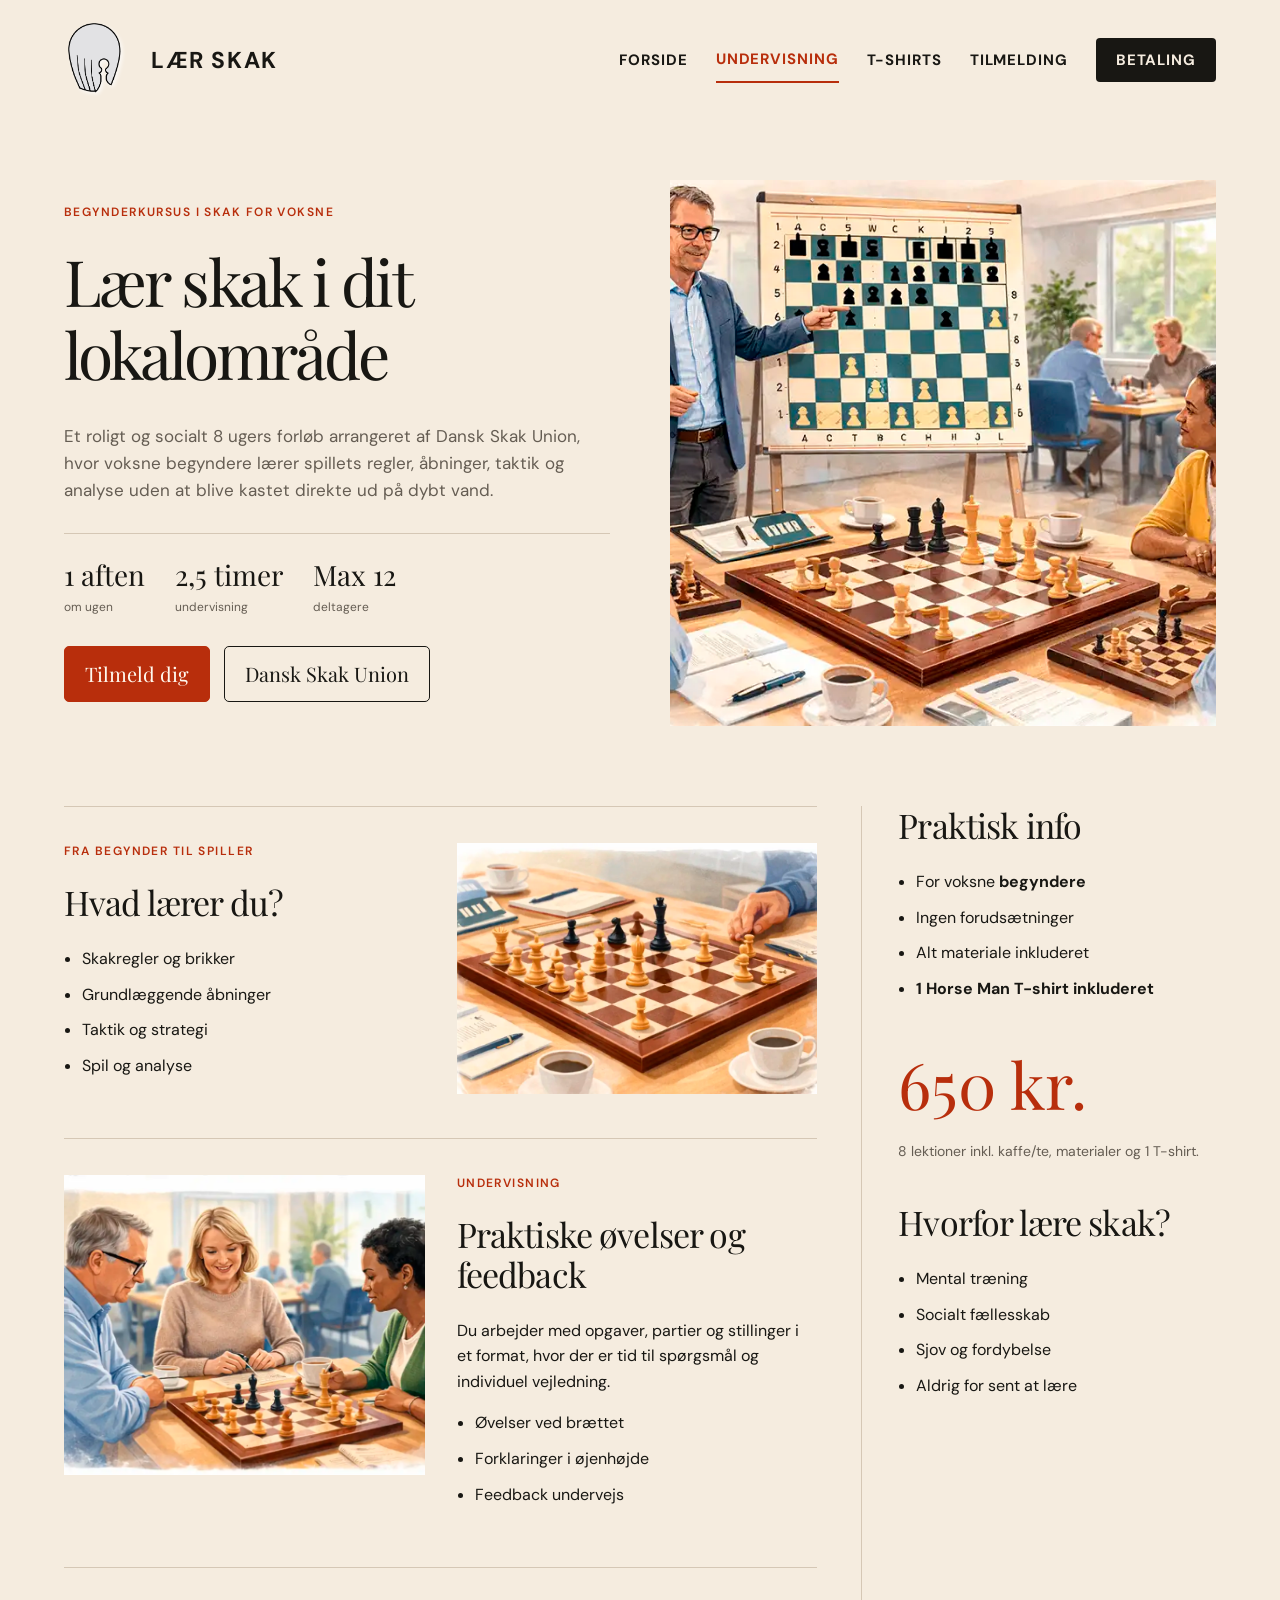
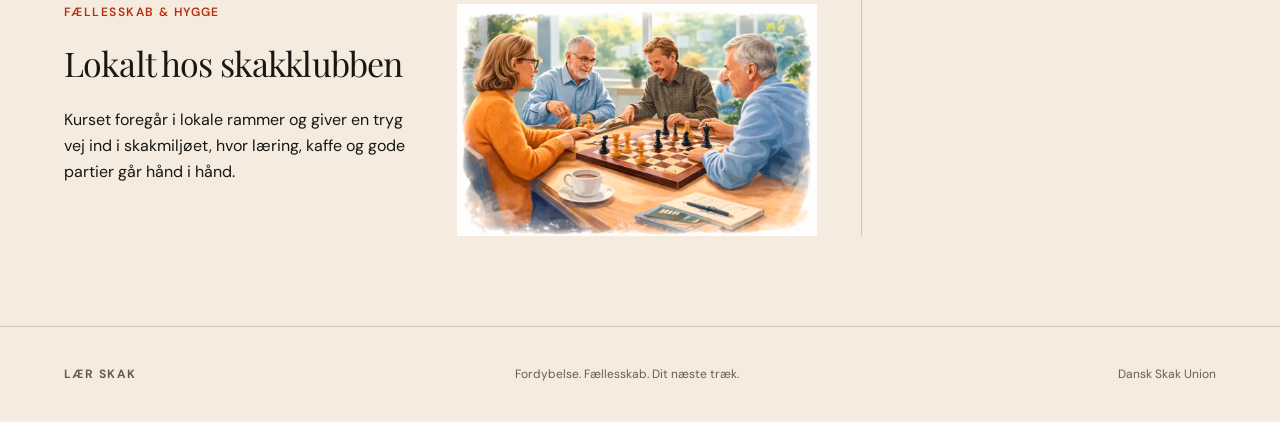
==== kurser.html @ 510bf1cb "Build gallery design across all five chess course pages" ====
<!DOCTYPE html>
<html lang="da">

<head>
  <meta charset="UTF-8">
  <meta name="viewport" content="width=device-width, initial-scale=1.0">
  <title>Lær Skak for Voksne | Kursus</title>
  <meta name="description"
    content="Begynderkursus i skak for voksne med kursusindhold, praktisk info og link til tilmelding.">
  <link rel="preconnect" href="https://fonts.googleapis.com">
  <link rel="preconnect" href="https://fonts.gstatic.com" crossorigin>
  <link href="https://fonts.googleapis.com/css2?family=DM+Sans:wght@400;500;600;700&family=Playfair+Display:wght@400;500&display=swap" rel="stylesheet">
  <link
    href="https://fonts.googleapis.com/css2?family=DM+Sans:wght@400;500;600;700&family=Playfair+Display:wght@400;500&display=swap"
    rel="stylesheet">
  <link rel="stylesheet" href="css/style.css">

  

</head>

<body class="course-page">
  <div class="site-shell bg-page">
    <a class="skip-link" href="#main">Spring til indhold</a><header class="site-header">
      <div class="header-inner">
        <a class="logo-link" href="index.html" aria-label="Tilbage til forsiden">
          <img src="assets/logo.png" alt="">
          <span>LÆR SKAK</span>
        </a>

        <button class="menu-toggle" type="button" data-menu-toggle aria-expanded="false"
          aria-controls="main-navigation">
          Menu
        </button>

        <nav class="site-nav" id="main-navigation" data-nav aria-label="Primær navigation">
          <ul>
            <li><a href="index.html">Forside</a></li>
            <li><a href="kurser.html" aria-current="page">Undervisning</a></li>
            <li><a href="tshirts.html">T-shirts</a></li>
            <li><a href="tilmelding.html">Tilmelding</a></li>
            <li><a href="betaling.html">Betaling</a></li>
          </ul>
        </nav>
      </div>
    </header>

    <main id="main" class="page-wrap page-section">
      <section class="course-hero" aria-labelledby="kursus-title">
        <div class="course-hero__copy">
          <p class="course-kicker">Begynderkursus i skak for voksne</p>
          <h1 class="course-hero__title" id="kursus-title">Lær skak i dit lokalområde</h1>
          <p class="course-hero__lead">
            Et roligt og socialt 8 ugers forløb arrangeret af Dansk Skak Union, hvor voksne
            begyndere lærer spillets regler, åbninger, taktik og analyse uden at blive kastet direkte ud på dybt vand.
          </p>

          <div class="course-badges" aria-label="Kort kursusoversigt">
            <div class="course-badge">
              <strong>1 aften</strong>
              <span>om ugen</span>
            </div>
            <div class="course-badge">
              <strong>2,5 timer</strong>
              <span>undervisning</span>
            </div>
            <div class="course-badge">
              <strong>Max 12</strong>
              <span>deltagere</span>
            </div>
          </div>

          <div class="button-row">
            <a class="cta-link" href="betaling.html">Tilmeld dig</a>
            <a class="cta-link secondary dsu-button" href="https://www.skak.dk" target="_blank"
              rel="noopener noreferrer">
              Dansk Skak Union
            </a>
          </div>
        </div>

        <div class="course-hero__visual">
          <img src="assets/kursus-hero.webp"
            alt="Voksne deltagere og underviser samlet omkring skakundervisning og demonstrationsbræt">
        </div>
      </section>

      <section class="course-layout" aria-label="Kursusindhold og praktiske oplysninger">
        <article class="course-card course-card--board" id="hvad-laerer-du">
          <div class="course-card__content">
            <p class="course-card__eyebrow">Fra begynder til spiller</p>
            <h2>Hvad lærer du?</h2>
            <ul class="course-checklist">
              <li>Skakregler og brikker</li>
              <li>Grundlæggende åbninger</li>
              <li>Taktik og strategi</li>
              <li>Spil og analyse</li>
            </ul>
          </div>
          <div class="course-card__media">
            <img src="assets/kursus-board.webp" alt="Skakbræt med brikker placeret i en undervisningssituation">
          </div>
        </article>

        <aside class="course-sidebar" id="praktisk-info">
          <section class="info-panel info-panel--practical">
            <h2>Praktisk info</h2>
            <ul class="info-list">
              <li>For voksne <strong>begyndere</strong></li>
              <li>Ingen forudsætninger</li>
              <li>Alt materiale inkluderet</li>
              <li><strong>1 Horse Man T-shirt inkluderet</strong></li>
            </ul>
          </section>

          <section class="info-panel info-panel--price">
            <a class="price-box-link" href="betaling.html" aria-label="Gå til betaling af 650 kroner">
              <div class="price-box">
                <div class="price-tag">
                  <span class="price-amount">650</span>
                  <span class="price-currency">kr.</span>
                </div>
                <p class="price-description">8 lektioner inkl. kaffe/te, materialer og 1 T-shirt.</p>
              </div>
            </a>
          </section>

          <section class="info-panel info-panel--why">
            <h2>Hvorfor lære skak?</h2>
            <ul class="benefit-list">
              <li>Mental træning</li>
              <li>Socialt fællesskab</li>
              <li>Sjov og fordybelse</li>
              <li>Aldrig for sent at lære</li>
            </ul>
          </section>
        </aside>

        <article class="course-card course-card--lesson" id="undervisning">
          <div class="course-card__media">
            <img src="assets/kursus-undervisning.webp" alt="Små hold med voksne kursister omkring et skakbræt">
          </div>
          <div class="course-card__content">
            <p class="course-card__eyebrow">Undervisning</p>
            <h2>Praktiske øvelser og feedback</h2>
            <p>
              Du arbejder med opgaver, partier og stillinger i et format, hvor der er tid til spørgsmål og individuel
              vejledning.
            </p>
            <ul class="course-checklist compact">
              <li>Øvelser ved brættet</li>
              <li>Forklaringer i øjenhøjde</li>
              <li>Feedback undervejs</li>
            </ul>
          </div>
        </article>

        <article class="course-card course-card--community" id="faellesskab">
          <div class="course-card__content">
            <p class="course-card__eyebrow">Fællesskab & hygge</p>
            <h2>Lokalt hos skakklubben</h2>
            <p>
              Kurset foregår i lokale rammer og giver en tryg vej ind i skakmiljøet, hvor læring,
              kaffe og gode partier går hånd i hånd.
            </p>
          </div>
          <div class="course-card__media">
            <img src="assets/kursus-faellesskab.webp"
              alt="Voksne deltagere spiller skak og taler sammen i hyggelige omgivelser">
          </div>
        </article>
      </section>
    </main>

    <footer class="site-footer"><div class="page-wrap footer-inner"><a href="index.html">LÆR SKAK</a><p>Fordybelse. Fællesskab. Dit næste træk.</p><a href="https://www.skak.dk" target="_blank" rel="noopener noreferrer">Dansk Skak Union</a></div></footer>
  </div>

  <script src="js/menu.js"></script>
</body>

</html>
---- css/style.css ----
:root{--paper:#f5ecdf;--ink:#181713;--muted:#655d53;--accent:#b82e0c;--rule:#d5c7b5;--serif:'Playfair Display',Georgia,serif;--sans:'DM Sans',Arial,sans-serif}*{box-sizing:border-box}body{margin:0;background:var(--paper);color:var(--ink);font:16px/1.6 var(--sans)}a{color:inherit;text-decoration:none}img{display:block;max-width:100%}button,input,select,textarea{font:inherit}button,a,input,select,textarea{-webkit-tap-highlight-color:transparent}a:focus-visible,button:focus-visible,input:focus-visible,select:focus-visible,textarea:focus-visible{outline:3px solid var(--accent);outline-offset:5px}a:hover{color:var(--accent)}.site-shell{min-height:100vh;display:flex;flex-direction:column}.site-header{position:relative;z-index:10}.header-inner,.page-wrap{width:calc(100% - 128px);max-width:1440px;margin:auto}.header-inner{height:120px;display:flex;align-items:center;justify-content:space-between;gap:32px}.logo-link{display:flex;align-items:center;gap:22px;font-size:23px;font-weight:700;letter-spacing:.07em;white-space:nowrap}.logo-link img{width:65px;height:86px;object-fit:contain;filter:brightness(0)}.site-nav ul{display:flex;gap:28px;align-items:center;list-style:none;margin:0;padding:0}.site-nav a{display:block;font-size:13px;font-weight:700;letter-spacing:.06em;text-transform:uppercase;padding:10px 0}.site-nav a[aria-current]{color:var(--accent);border-bottom:2px solid var(--accent)}.site-nav li:last-child a{background:var(--ink);color:var(--paper);padding:10px 20px;border-radius:4px}.site-nav li:last-child a:hover{background:var(--accent)}.menu-toggle{display:none}.skip-link{position:absolute;left:24px;top:-100px;z-index:100;background:var(--paper);padding:12px}.skip-link:focus{top:10px}.home-page{background:var(--paper) url('../assets/gallery-hero.jpg') center top/cover no-repeat}.gallery-hero{position:relative;min-height:calc(100vh - 120px);padding:58px 6% 100px}.gallery-copy{position:relative;z-index:1;max-width:690px;pointer-events:none}.gallery-copy a{pointer-events:auto}.section-intro{font-size:20px;line-height:1.45;margin:0 0 42px}.gallery-copy h1{font-family:var(--serif);font-weight:400;font-size:clamp(75px,8.8vw,140px);line-height:.99;letter-spacing:-.065em;margin:0 0 38px}.hero-detail{padding-top:28px}.hero-detail:before{content:'';display:block;width:80px;border-top:4px solid var(--accent);margin-bottom:32px}.hero-detail p{font-size:20px;line-height:1.5;margin:0 0 26px}.hero-detail .course-line{font:500 23px/1.5 var(--serif);margin:0 0 44px}.course-line a:hover{text-decoration:underline}.hero-actions{display:flex;gap:24px;flex-wrap:wrap}.cta-link,.submit-button,.course-route a{display:inline-flex;align-items:center;justify-content:center;gap:26px;background:var(--accent);border:1px solid var(--accent);color:#fff9ef;padding:14px 30px;border-radius:5px;font:400 26px/1.3 var(--serif);cursor:pointer;transition:background .2s,transform .2s}.cta-link:hover,.submit-button:hover{background:#8f240b;color:white;transform:translateY(-2px)}.cta-link.secondary{background:transparent;border-color:var(--ink);color:var(--ink)}.cta-link.secondary:hover{background:var(--ink);color:var(--paper)}.gallery-art-link{position:absolute;inset:0 0 0 52%}.site-footer{border-top:1px solid var(--rule);margin-top:auto;background:var(--paper);font-size:12px;color:var(--muted)}.footer-inner{display:flex;justify-content:space-between;align-items:center;gap:24px;padding:26px 0}.footer-inner>a:first-child{font-weight:700;letter-spacing:.12em}.page-section{padding:60px 0 90px}h1,h2,h3{font-family:var(--serif);font-weight:400;line-height:1.15}h1{font-size:clamp(42px,5vw,72px);letter-spacing:-.045em;margin:0 0 32px}h2{font-size:34px;letter-spacing:-.025em;margin:0 0 24px}h3{font-size:22px}.form-layout{display:grid;grid-template-columns:minmax(0,1.7fr) minmax(220px,.8fr);gap:80px}.contact-card{padding:0}.form-title{font-size:clamp(40px,4.4vw,64px);max-width:800px}.form-grid{display:grid;grid-template-columns:1fr 1fr;gap:24px}.form-field.full{grid-column:1/-1}.form-field label,.selection-field label{display:block;font-size:14px;font-weight:500;margin-bottom:8px}.form-field input,.form-field select,.form-field textarea,.selection-field select{width:100%;min-width:0;background:#fcf7ef;color:var(--ink);border:1px solid var(--rule);border-radius:2px;padding:15px}.form-field textarea{min-height:150px;resize:vertical}.checkbox-row{display:flex;gap:12px;align-items:start;margin:26px 0;font-size:14px}.checkbox-row input{margin-top:6px;accent-color:var(--accent)}.submit-button{margin-top:24px;min-width:220px}.contact-list{margin:180px 0 0;border-left:1px solid var(--rule);padding-left:36px;display:grid;gap:28px}.contact-item h3{font:700 12px var(--sans);text-transform:uppercase;letter-spacing:.12em;color:var(--accent);margin:0 0 10px}.contact-item p{margin:0}.payment-contact-list .contact-item:first-child p{font:48px var(--serif)}.payment-side-cta{margin:32px 0 0 36px}.form-notice{font-size:13px;color:var(--muted);border-left:2px solid var(--accent);padding-left:14px;margin-bottom:28px}.form-result{padding:20px 0;color:var(--accent)}.tshirt-hero{display:grid;grid-template-columns:1fr 1fr;gap:50px;align-items:center;padding:60px 0 100px;min-height:750px}.tshirt-hero h1{font-size:clamp(40px,4.5vw,68px);text-transform:none}.tshirt-hero .section-intro{font-size:16px;margin-bottom:24px}.selection-grid{display:grid;grid-template-columns:1fr 1fr;gap:20px}.selection-actions{margin-top:28px}.selection-actions .cta-link{font-size:22px}.tshirt-stage{display:flex;align-items:center;gap:0;background:#e8ddcc;min-height:550px}.tee{width:55%;margin:0 -5% 0 0;transition:transform .25s}.tee:hover{transform:translateY(-10px)}.tee-black{margin-top:130px}.tshirt-selection-inline{border-top:1px solid var(--rule);padding-top:26px}.tshirt-selection-inline h2{font-size:28px}.keep-together{white-space:nowrap}.course-hero{display:grid;grid-template-columns:1fr 1fr;align-items:center;gap:60px;margin-bottom:80px}.course-kicker,.course-card__eyebrow{font:600 12px var(--sans);letter-spacing:.12em;text-transform:uppercase;color:var(--accent);margin:0 0 24px}.course-hero__lead{font-size:17px;color:var(--muted)}.course-hero__visual img{width:100%;aspect-ratio:1;object-fit:cover}.course-badges{display:flex;gap:30px;border-top:1px solid var(--rule);padding-top:22px;margin:28px 0}.course-badge strong{display:block;font:28px var(--serif)}.course-badge span{font-size:12px;color:var(--muted)}.button-row{display:flex;gap:14px;flex-wrap:wrap}.button-row .cta-link{font-size:20px;padding:14px 20px}.course-layout{display:grid;grid-template-columns:1fr 1fr 1fr;gap:44px}.course-sidebar{grid-column:3;grid-row:1/4;border-left:1px solid var(--rule);padding-left:36px}.course-card{grid-column:1/3;display:grid;grid-template-columns:1fr 1fr;gap:32px;border-top:1px solid var(--rule);padding-top:36px}.course-card__media img{width:100%;height:100%;max-height:300px;object-fit:cover}.course-checklist,.info-list,.benefit-list{padding-left:18px}.course-checklist li,.info-list li,.benefit-list li{margin-bottom:10px}.info-panel{margin-bottom:40px}.price-tag{font:64px var(--serif);color:var(--accent)}.price-description{font-size:14px;color:var(--muted)}@media(min-width:1600px){.gallery-hero{padding-left:max(6%,calc((100vw - 1440px)/2))}}@media(max-width:1100px){.header-inner,.page-wrap{width:calc(100% - 64px)}.site-nav ul{gap:18px}.logo-link{font-size:18px;gap:12px}.logo-link img{width:50px}.gallery-copy{max-width:55%}.gallery-copy h1{font-size:9vw}.section-intro,.hero-detail p{font-size:17px}.hero-detail .course-line{font-size:20px}.form-layout{gap:40px}.course-hero{gap:30px}.course-layout{gap:28px}.cta-link{font-size:22px;padding:14px 22px}}@media(max-width:760px){.header-inner,.page-wrap{width:calc(100% - 40px)}.header-inner{height:92px}.logo-link img{height:62px;width:45px}.logo-link{font-size:17px}.menu-toggle{display:block;background:transparent;border:1px solid var(--ink);padding:9px 15px;border-radius:3px;cursor:pointer}.site-nav{display:none;position:absolute;top:82px;left:20px;right:20px;background:var(--paper);padding:20px;border:1px solid var(--rule)}.site-nav.is-open{display:block}.site-nav ul{display:block}.site-nav a{padding:12px}.site-nav li:last-child a{margin-top:8px}.home-page{background:var(--paper)}.gallery-hero{padding:30px 20px 0;min-height:0;display:flex;flex-direction:column}.gallery-copy{max-width:100%;pointer-events:auto}.gallery-copy h1{font-size:clamp(65px,15vw,100px);margin-bottom:28px}.section-intro{font-size:16px;margin-bottom:28px}.hero-detail{padding-top:0}.hero-detail:before{margin-bottom:24px;width:60px}.hero-detail p{font-size:17px}.hero-detail .course-line{font-size:19px;margin-bottom:28px}.hero-actions{gap:12px}.cta-link{font-size:21px;padding:13px 22px}.gallery-art-link{position:relative;inset:auto;display:block;height:440px;margin:38px -20px 0;background:url('../assets/gallery-hero.jpg') 88% center/auto 100% no-repeat}.desktop-break{display:none}.footer-inner{flex-direction:column;gap:8px;align-items:flex-start;padding:24px 0}.footer-inner p{margin:0}.page-section{padding:34px 0 60px}.form-layout{grid-template-columns:1fr;gap:45px}.form-grid{gap:18px}.contact-list{margin:0;padding:26px 0 0;border-left:0;border-top:1px solid var(--rule);grid-template-columns:1fr 1fr;gap:24px}.payment-side-cta{margin:25px 0}.tshirt-hero{grid-template-columns:1fr;gap:36px;padding:30px 0 60px}.tshirt-stage{min-height:400px}.tshirt-hero h1{font-size:48px}.course-hero{grid-template-columns:1fr;margin-bottom:45px}.course-hero__visual img{aspect-ratio:4/3}.course-layout{display:flex;flex-direction:column;gap:35px}.course-sidebar{border:0;padding:30px 0 0;border-top:1px solid var(--rule);order:4}.course-card{gap:20px}.course-card h2{font-size:28px}.course-badges{gap:28px}.course-badge strong{font-size:25px}.form-title{font-size:44px}.submit-button{width:100%}}@media(max-width:420px){.form-grid,.selection-grid{grid-template-columns:1fr}.form-field.full{grid-column:auto}.contact-list{grid-template-columns:1fr}.gallery-art-link{height:370px}.course-card{grid-template-columns:1fr}.course-card__media{order:2}.course-line{letter-spacing:-.04em}}@media(prefers-reduced-motion:reduce){*{transition:none!important;scroll-behavior:auto!important}}
.logo-link img{filter:invert(1);mix-blend-mode:multiply}.logo-link span{text-transform:uppercase}
@media(min-width:1101px){.gallery-copy h1{font-size:clamp(100px,10vw,150px)}.section-intro,.hero-detail p{font-size:23px}.site-nav a{font-size:15px}.hero-detail .course-line{font-size:25px}.gallery-copy .cta-link{font-size:29px}}
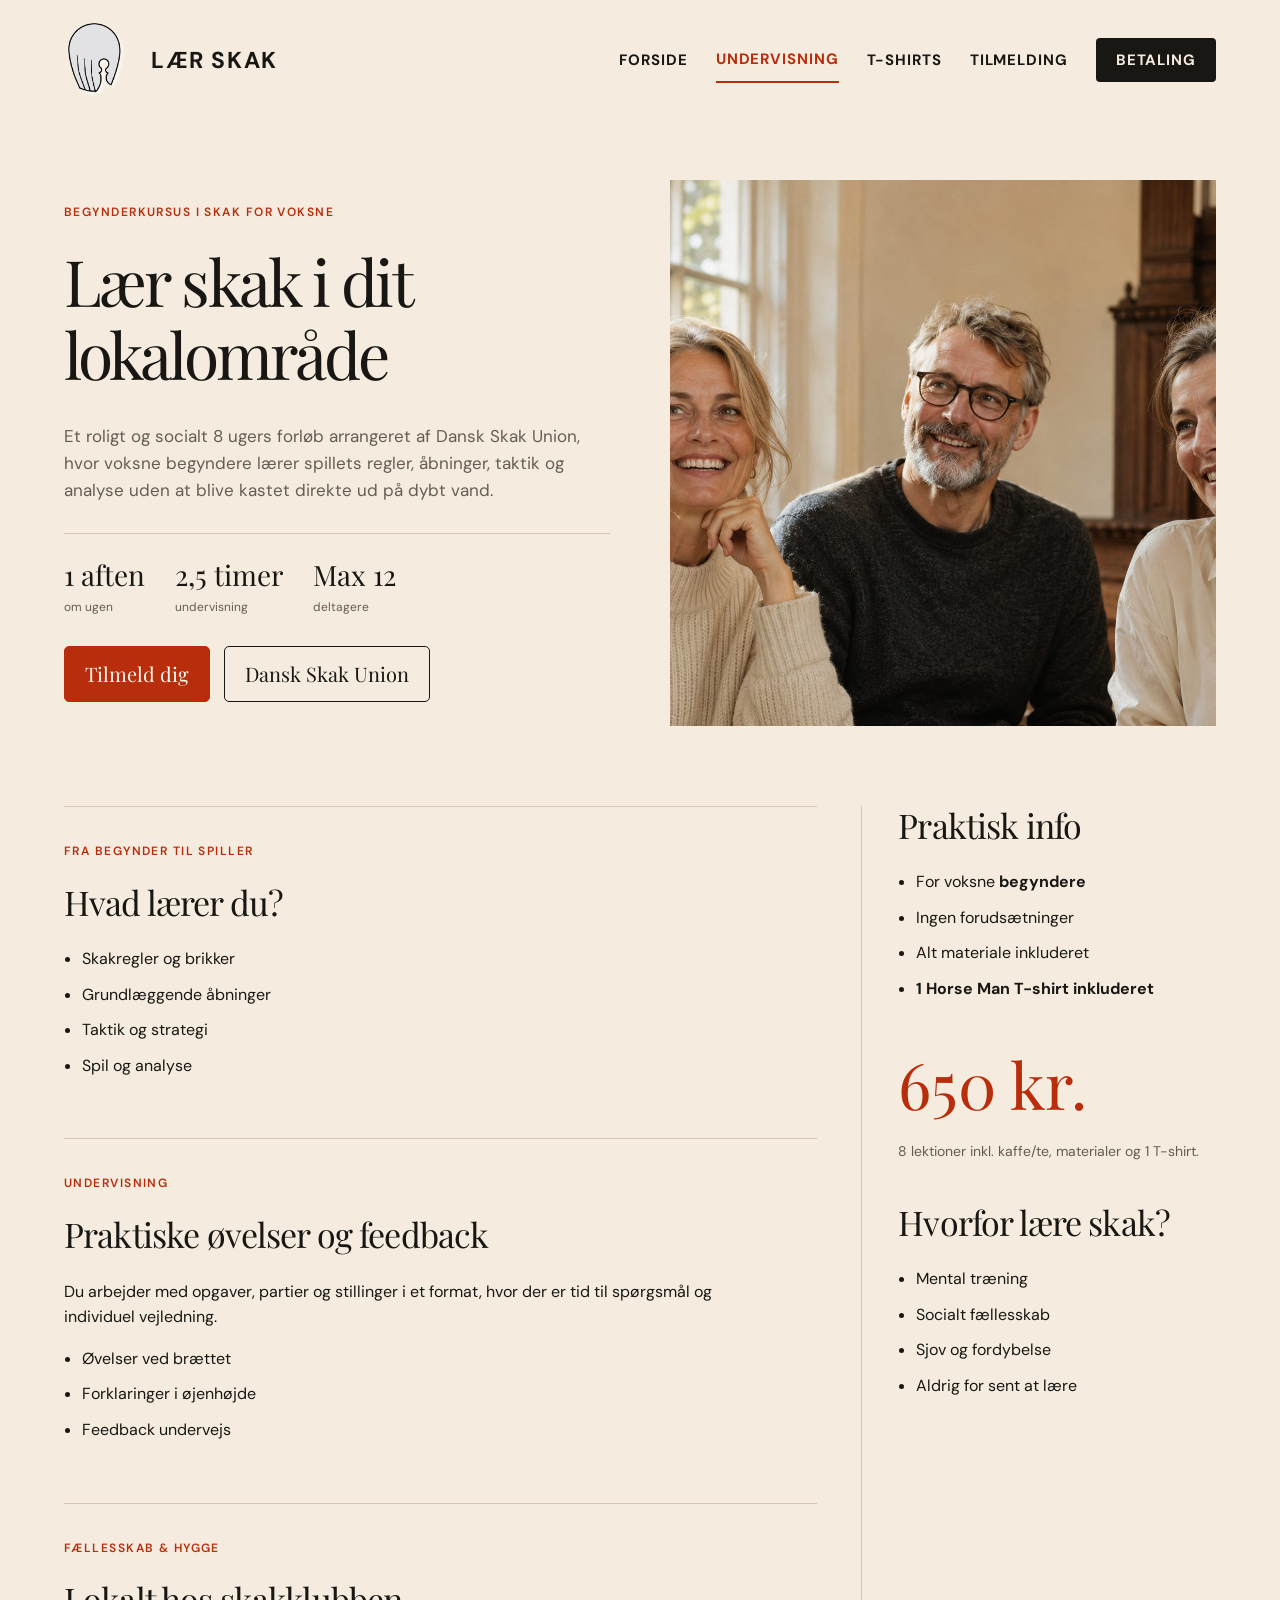
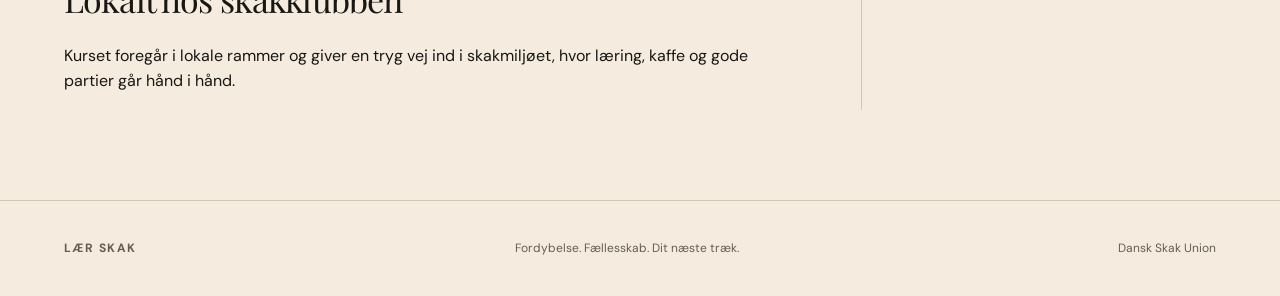
==== commit 1544c24d: "Replace inaccurate chess imagery and restyle Horse Man collection" ====
--- a/kurser.html
+++ b/kurser.html
@@ -80,8 +80,7 @@
         </div>
 
         <div class="course-hero__visual">
-          <img src="assets/kursus-hero.webp"
-            alt="Voksne deltagere og underviser samlet omkring skakundervisning og demonstrationsbræt">
+          <img src="assets/lesson-community.jpg" alt="Voksne kursister lytter og taler sammen i et lyst klublokale">
         </div>
       </section>
 
@@ -97,9 +96,7 @@
               <li>Spil og analyse</li>
             </ul>
           </div>
-          <div class="course-card__media">
-            <img src="assets/kursus-board.webp" alt="Skakbræt med brikker placeret i en undervisningssituation">
-          </div>
+          
         </article>
 
         <aside class="course-sidebar" id="praktisk-info">
@@ -137,9 +134,7 @@
         </aside>
 
         <article class="course-card course-card--lesson" id="undervisning">
-          <div class="course-card__media">
-            <img src="assets/kursus-undervisning.webp" alt="Små hold med voksne kursister omkring et skakbræt">
-          </div>
+          
           <div class="course-card__content">
             <p class="course-card__eyebrow">Undervisning</p>
             <h2>Praktiske øvelser og feedback</h2>
@@ -164,10 +159,7 @@
               kaffe og gode partier går hånd i hånd.
             </p>
           </div>
-          <div class="course-card__media">
-            <img src="assets/kursus-faellesskab.webp"
-              alt="Voksne deltagere spiller skak og taler sammen i hyggelige omgivelser">
-          </div>
+          
         </article>
       </section>
     </main>
--- a/css/style.css
+++ b/css/style.css
@@ -2,3 +2,7 @@
 .logo-link img{filter:invert(1);mix-blend-mode:multiply}.logo-link span{text-transform:uppercase}
 @media(min-width:1101px){.gallery-copy h1{font-size:clamp(100px,10vw,150px)}.section-intro,.hero-detail p{font-size:23px}.site-nav a{font-size:15px}.hero-detail .course-line{font-size:25px}.gallery-copy .cta-link{font-size:29px}}
 
+/* Horse Man: editorial collection */
+.tshirt-page{background:#eee5d7}.tshirt-page .site-header{border-bottom:1px solid #cfc3b1}.tshirt-hero{grid-template-columns:minmax(0,.85fr) minmax(0,1.15fr);gap:60px;padding-top:55px;align-items:start}.edition-label{font-size:11px;letter-spacing:.15em;font-weight:700;color:var(--accent);margin:0 0 25px}.tshirt-hero h1{font-size:clamp(60px,6vw,92px);line-height:1.02;letter-spacing:-.055em;margin-bottom:25px}.tee-intro{color:var(--muted);font-size:17px;line-height:1.7;margin-bottom:38px}.tshirt-selection-inline{padding-top:25px}.tshirt-selection-inline .edition-label{margin-bottom:12px}.tshirt-selection-inline h2{font-size:30px;margin-bottom:25px}.tshirt-stage{position:relative;isolation:isolate;min-height:690px;background:#b72f13;overflow:hidden;display:block}.stage-word{position:absolute;z-index:-1;top:35px;left:30px;margin:0;font:700 clamp(90px,10.5vw,160px)/.86 var(--sans);letter-spacing:-.09em;color:#e5b39a}.stage-caption{position:absolute;right:25px;top:26px;color:#fff0df;font-size:10px;letter-spacing:.18em;writing-mode:vertical-rl}.tshirt-stage .tee{position:absolute;width:78%;margin:0;transition:transform .3s}.tshirt-stage .tee-white{top:100px;left:-9%;transform:rotate(-12deg)}.tshirt-stage .tee-black{top:245px;right:-8%;transform:rotate(10deg)}.tshirt-stage .tee-white:hover{transform:rotate(-8deg) translateY(-10px)}.tshirt-stage .tee-black:hover{transform:rotate(6deg) translateY(-10px)}.tee-caption{position:absolute;bottom:24px;left:28px;right:28px;display:flex;justify-content:space-between;color:#fff0df;font-size:11px;letter-spacing:.14em}.tshirt-page .selection-actions .cta-link{width:100%;font-size:22px}.tshirt-page .selection-field select{background:transparent;border-color:#b9aa95}.tshirt-page .site-footer{background:#eee5d7}@media(max-width:1000px){.tshirt-hero{gap:30px}.tshirt-stage{min-height:620px}.stage-word{font-size:110px}.tshirt-stage .tee-black{top:270px}.tshirt-stage .tee-white{top:150px}}@media(max-width:760px){.tshirt-hero{display:flex;flex-direction:column;padding-top:35px;gap:35px}.tshirt-hero-card{width:100%}.tshirt-hero h1{font-size:66px}.tshirt-stage{width:100%;min-height:570px;order:-1}.stage-word{font-size:115px}.tshirt-stage .tee-white{top:70px;left:-12%}.tshirt-stage .tee-black{top:210px;right:-7%}.tshirt-stage .tee{width:82%}.tee-intro{font-size:16px}.tshirt-selection-inline h2{font-size:28px}}@media(prefers-reduced-motion:reduce){.tshirt-stage .tee{transition:none}}
+.course-page .course-card{grid-template-columns:1fr}.course-card__content{max-width:65ch}.course-page .course-card--lesson .course-card__content{order:0}
+.tshirt-stage{min-height:780px}.tshirt-stage .tee{width:68%}.tshirt-stage .tee-white{top:120px;left:-2%}.tshirt-stage .tee-black{top:240px;right:-1%}@media(max-width:1000px){.tshirt-stage{min-height:620px}.tshirt-stage .tee-white{top:145px}.tshirt-stage .tee-black{top:280px}}@media(max-width:760px){.tshirt-stage{min-height:580px}.tshirt-stage .tee{width:78%}.tshirt-stage .tee-white{top:95px;left:-8%}.tshirt-stage .tee-black{top:245px;right:-6%}}
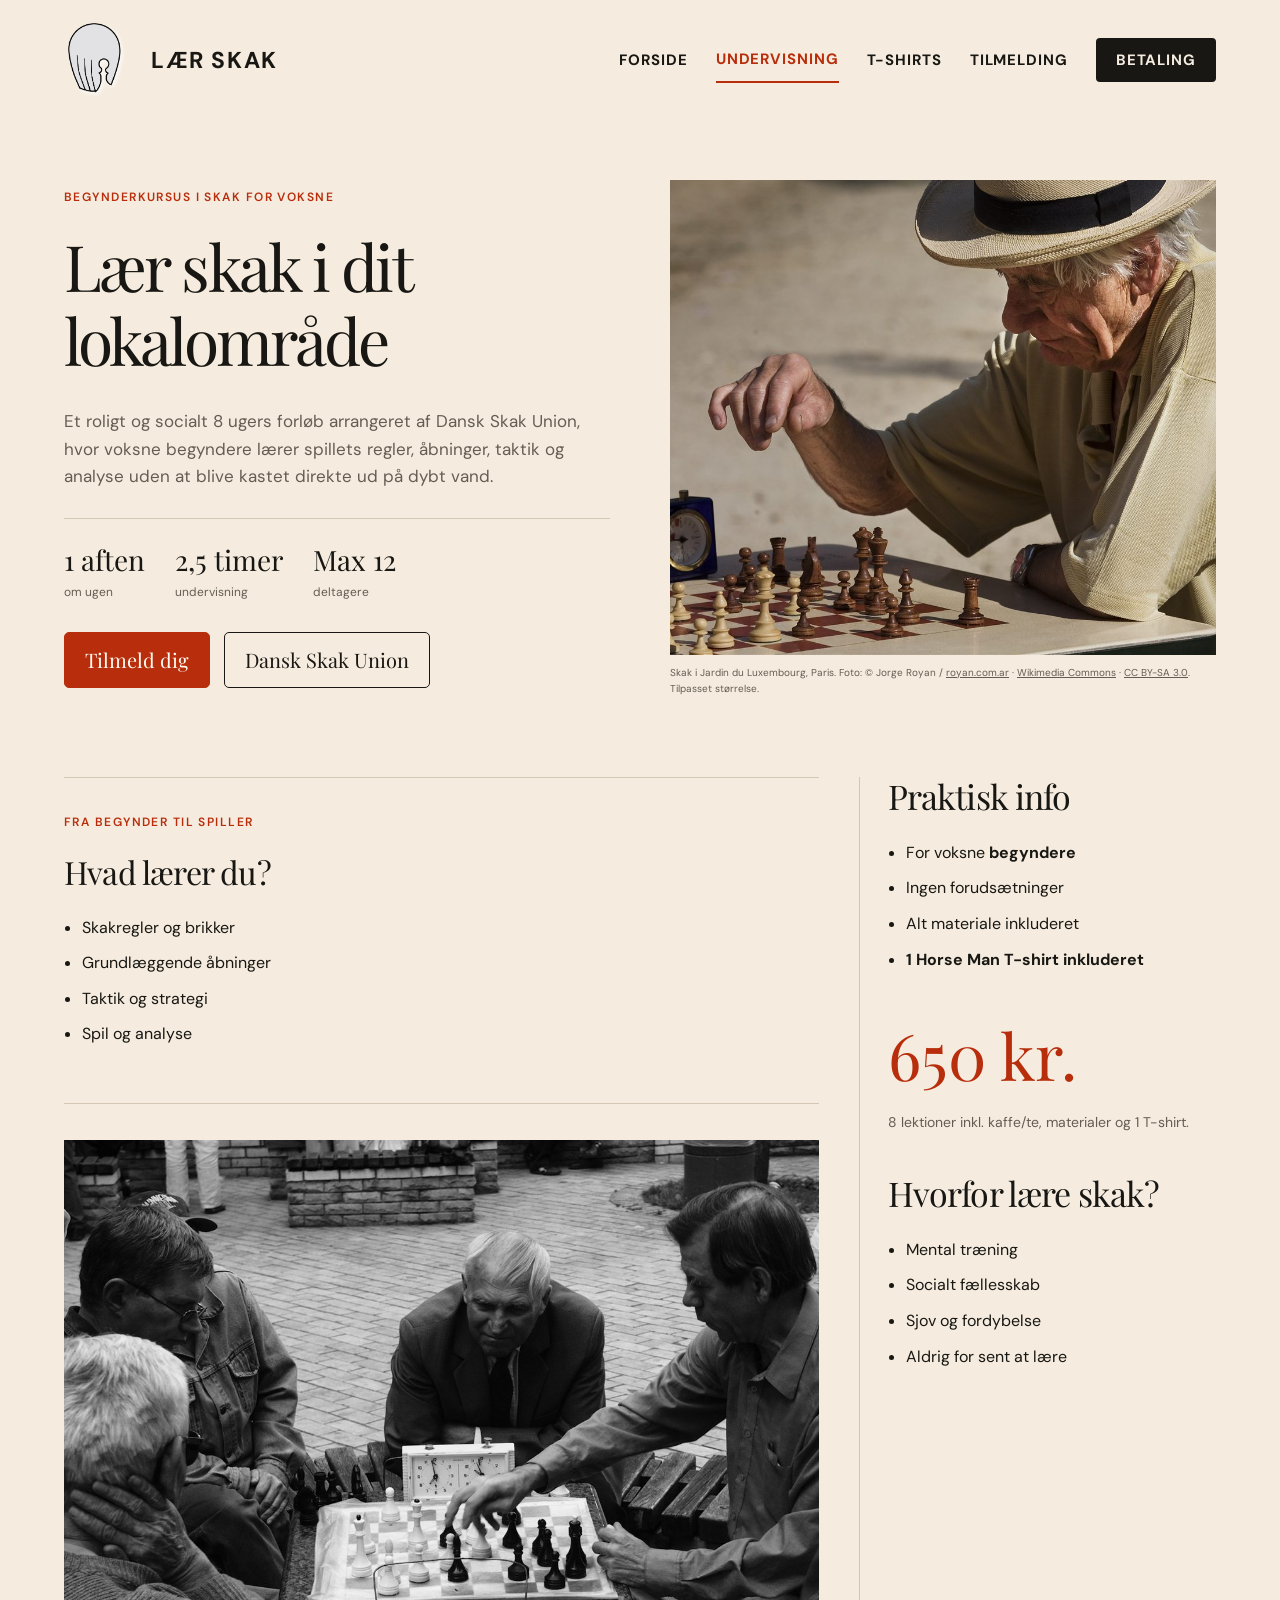
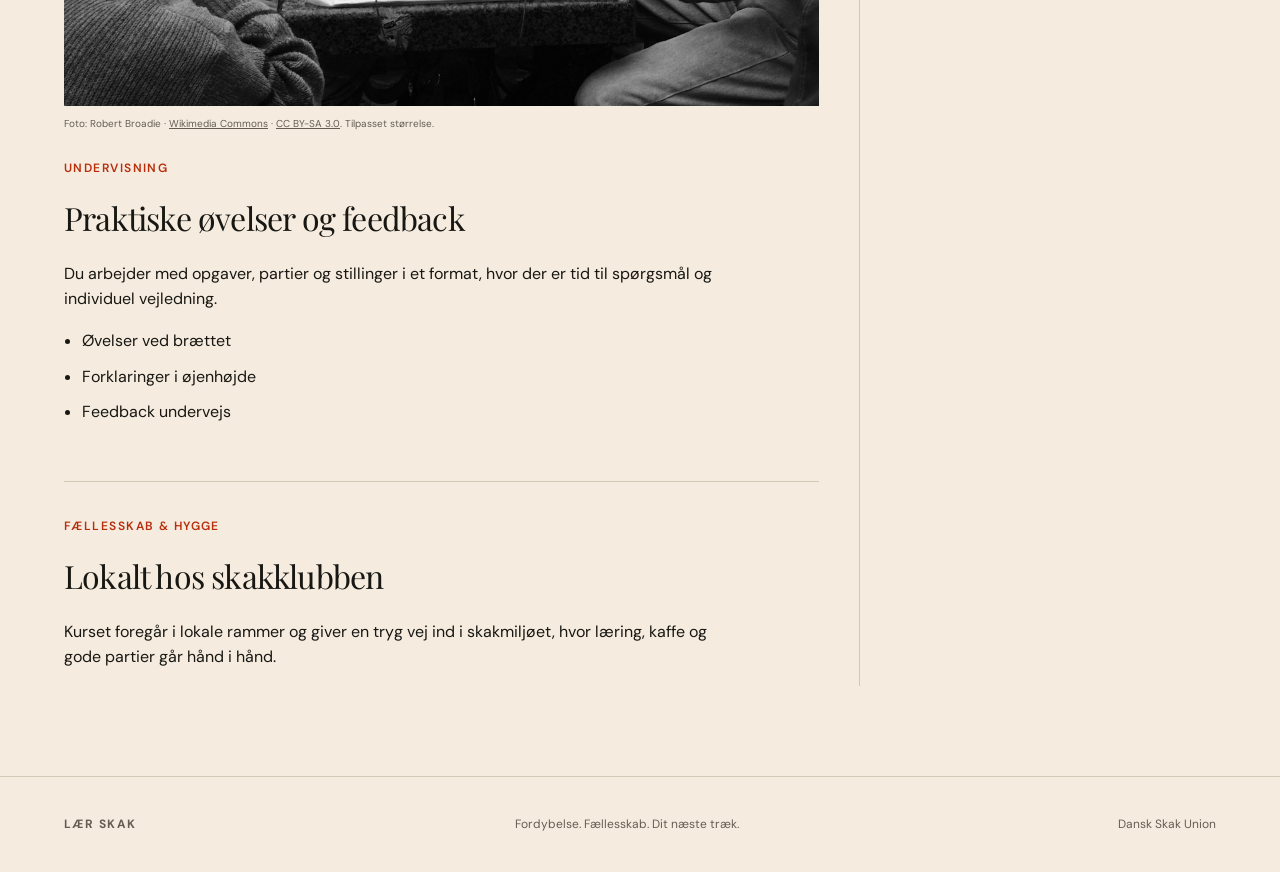
==== commit bca0225c: "Unify gallery styling and use credited documentary chess photography" ====
--- a/kurser.html
+++ b/kurser.html
@@ -79,9 +79,8 @@
           </div>
         </div>
 
-        <div class="course-hero__visual">
-          <img src="assets/lesson-community.jpg" alt="Voksne kursister lytter og taler sammen i et lyst klublokale">
-        </div>
+        <figure class="course-hero__visual">
+          <img src="assets/chess-paris.jpg" alt="En skakspiller fordybet i et parti i Jardin du Luxembourg, Paris"><figcaption>Skak i Jardin du Luxembourg, Paris. Foto: © Jorge Royan / <a href="http://www.royan.com.ar">royan.com.ar</a> · <a href="https://commons.wikimedia.org/wiki/File:Paris_-_Playing_chess_at_the_Jardins_du_Luxembourg_-_2966.jpg">Wikimedia Commons</a> · <a href="https://creativecommons.org/licenses/by-sa/3.0/">CC BY-SA 3.0</a>. Tilpasset størrelse.</figcaption></figure>
       </section>
 
       <section class="course-layout" aria-label="Kursusindhold og praktiske oplysninger">
@@ -133,7 +132,7 @@
           </section>
         </aside>
 
-        <article class="course-card course-card--lesson" id="undervisning">
+        <article class="course-card course-card--lesson" id="undervisning"><figure class="course-card__media"><img src="assets/chess-club.jpg" alt="Voksne skakspillere og tilskuere samlet om et parti i Kyiv"><figcaption>Foto: Robert Broadie · <a href="https://commons.wikimedia.org/wiki/File:Chess_players_in_park,_kiev.JPG">Wikimedia Commons</a> · <a href="https://creativecommons.org/licenses/by-sa/3.0/">CC BY-SA 3.0</a>. Tilpasset størrelse.</figcaption></figure>
           
           <div class="course-card__content">
             <p class="course-card__eyebrow">Undervisning</p>
--- a/css/style.css
+++ b/css/style.css
@@ -2,7 +2,5 @@
 .logo-link img{filter:invert(1);mix-blend-mode:multiply}.logo-link span{text-transform:uppercase}
 @media(min-width:1101px){.gallery-copy h1{font-size:clamp(100px,10vw,150px)}.section-intro,.hero-detail p{font-size:23px}.site-nav a{font-size:15px}.hero-detail .course-line{font-size:25px}.gallery-copy .cta-link{font-size:29px}}
 
-/* Horse Man: editorial collection */
-.tshirt-page{background:#eee5d7}.tshirt-page .site-header{border-bottom:1px solid #cfc3b1}.tshirt-hero{grid-template-columns:minmax(0,.85fr) minmax(0,1.15fr);gap:60px;padding-top:55px;align-items:start}.edition-label{font-size:11px;letter-spacing:.15em;font-weight:700;color:var(--accent);margin:0 0 25px}.tshirt-hero h1{font-size:clamp(60px,6vw,92px);line-height:1.02;letter-spacing:-.055em;margin-bottom:25px}.tee-intro{color:var(--muted);font-size:17px;line-height:1.7;margin-bottom:38px}.tshirt-selection-inline{padding-top:25px}.tshirt-selection-inline .edition-label{margin-bottom:12px}.tshirt-selection-inline h2{font-size:30px;margin-bottom:25px}.tshirt-stage{position:relative;isolation:isolate;min-height:690px;background:#b72f13;overflow:hidden;display:block}.stage-word{position:absolute;z-index:-1;top:35px;left:30px;margin:0;font:700 clamp(90px,10.5vw,160px)/.86 var(--sans);letter-spacing:-.09em;color:#e5b39a}.stage-caption{position:absolute;right:25px;top:26px;color:#fff0df;font-size:10px;letter-spacing:.18em;writing-mode:vertical-rl}.tshirt-stage .tee{position:absolute;width:78%;margin:0;transition:transform .3s}.tshirt-stage .tee-white{top:100px;left:-9%;transform:rotate(-12deg)}.tshirt-stage .tee-black{top:245px;right:-8%;transform:rotate(10deg)}.tshirt-stage .tee-white:hover{transform:rotate(-8deg) translateY(-10px)}.tshirt-stage .tee-black:hover{transform:rotate(6deg) translateY(-10px)}.tee-caption{position:absolute;bottom:24px;left:28px;right:28px;display:flex;justify-content:space-between;color:#fff0df;font-size:11px;letter-spacing:.14em}.tshirt-page .selection-actions .cta-link{width:100%;font-size:22px}.tshirt-page .selection-field select{background:transparent;border-color:#b9aa95}.tshirt-page .site-footer{background:#eee5d7}@media(max-width:1000px){.tshirt-hero{gap:30px}.tshirt-stage{min-height:620px}.stage-word{font-size:110px}.tshirt-stage .tee-black{top:270px}.tshirt-stage .tee-white{top:150px}}@media(max-width:760px){.tshirt-hero{display:flex;flex-direction:column;padding-top:35px;gap:35px}.tshirt-hero-card{width:100%}.tshirt-hero h1{font-size:66px}.tshirt-stage{width:100%;min-height:570px;order:-1}.stage-word{font-size:115px}.tshirt-stage .tee-white{top:70px;left:-12%}.tshirt-stage .tee-black{top:210px;right:-7%}.tshirt-stage .tee{width:82%}.tee-intro{font-size:16px}.tshirt-selection-inline h2{font-size:28px}}@media(prefers-reduced-motion:reduce){.tshirt-stage .tee{transition:none}}
-.course-page .course-card{grid-template-columns:1fr}.course-card__content{max-width:65ch}.course-page .course-card--lesson .course-card__content{order:0}
-.tshirt-stage{min-height:780px}.tshirt-stage .tee{width:68%}.tshirt-stage .tee-white{top:120px;left:-2%}.tshirt-stage .tee-black{top:240px;right:-1%}@media(max-width:1000px){.tshirt-stage{min-height:620px}.tshirt-stage .tee-white{top:145px}.tshirt-stage .tee-black{top:280px}}@media(max-width:760px){.tshirt-stage{min-height:580px}.tshirt-stage .tee{width:78%}.tshirt-stage .tee-white{top:95px;left:-8%}.tshirt-stage .tee-black{top:245px;right:-6%}}
+/* Shared gallery language across secondary pages */
+.tshirt-page{background:var(--paper)}.tshirt-hero{grid-template-columns:minmax(0,1fr) minmax(0,1fr);align-items:start;gap:70px;padding:60px 0 80px;min-height:0}.tshirt-hero h1{font:400 clamp(52px,5.4vw,80px)/1.06 var(--serif);letter-spacing:-.045em;margin:0 0 26px}.tee-intro{font-size:16px;line-height:1.8;color:var(--muted);margin:0 0 36px}.edition-label{font-size:11px;letter-spacing:.12em;text-transform:uppercase;color:var(--accent);font-weight:600}.tshirt-selection-inline{padding-top:25px}.tshirt-selection-inline h2{font-size:28px;margin-bottom:25px}.selection-actions .cta-link{font-size:22px}.product-view{margin:0;background:#e8dfd1;padding:28px 35px 20px}.product-view>img{width:100%;height:430px;object-fit:contain}.product-view figcaption{display:flex;justify-content:space-between;border-top:1px solid #cdbfab;padding-top:18px;margin-top:22px;font-size:11px;color:var(--muted)}.product-choices{display:flex;gap:12px;margin-top:16px}.product-choices button{display:flex;align-items:center;gap:12px;border:1px solid var(--rule);background:transparent;color:var(--ink);padding:8px 18px 8px 8px;cursor:pointer;font-size:13px}.product-choices img{width:50px;height:50px;object-fit:contain}.product-choices button[aria-pressed=true]{border-color:var(--accent)}.course-hero__visual{margin:0}.course-hero__visual img{aspect-ratio:1.15;object-position:center}.course-hero__visual figcaption,.course-card__media figcaption{font-size:10px;color:var(--muted);line-height:1.6;margin-top:10px}.course-hero__visual figcaption a,.course-card__media figcaption a{text-decoration:underline}.course-card__media{margin:0}.course-card__media img{height:auto;max-height:none;aspect-ratio:4/3;object-fit:cover}.course-page .course-card{display:block}.course-card__content{max-width:62ch}.course-card--lesson .course-card__media{margin-bottom:28px}.course-page .course-card h2{font-size:32px}.course-page .course-layout{gap:40px}.course-page .course-sidebar{padding-left:28px}.course-page .course-card--lesson .course-card__content{order:0}@media(max-width:1000px){.tshirt-hero{gap:35px}.product-view{padding:20px}.product-view>img{height:340px}}@media(max-width:760px){.tshirt-hero{display:flex;flex-direction:column;padding-top:35px;gap:35px}.tshirt-hero-card,.product-gallery{width:100%}.tshirt-hero h1{font-size:56px}.product-view>img{height:370px}.product-view figcaption{gap:15px}.course-hero__visual img{aspect-ratio:4/3}.course-page .course-sidebar{padding-left:0}.selection-actions .cta-link{width:100%}.course-page .course-card h2{font-size:29px}}@media(max-width:420px){.product-view>img{height:290px}}
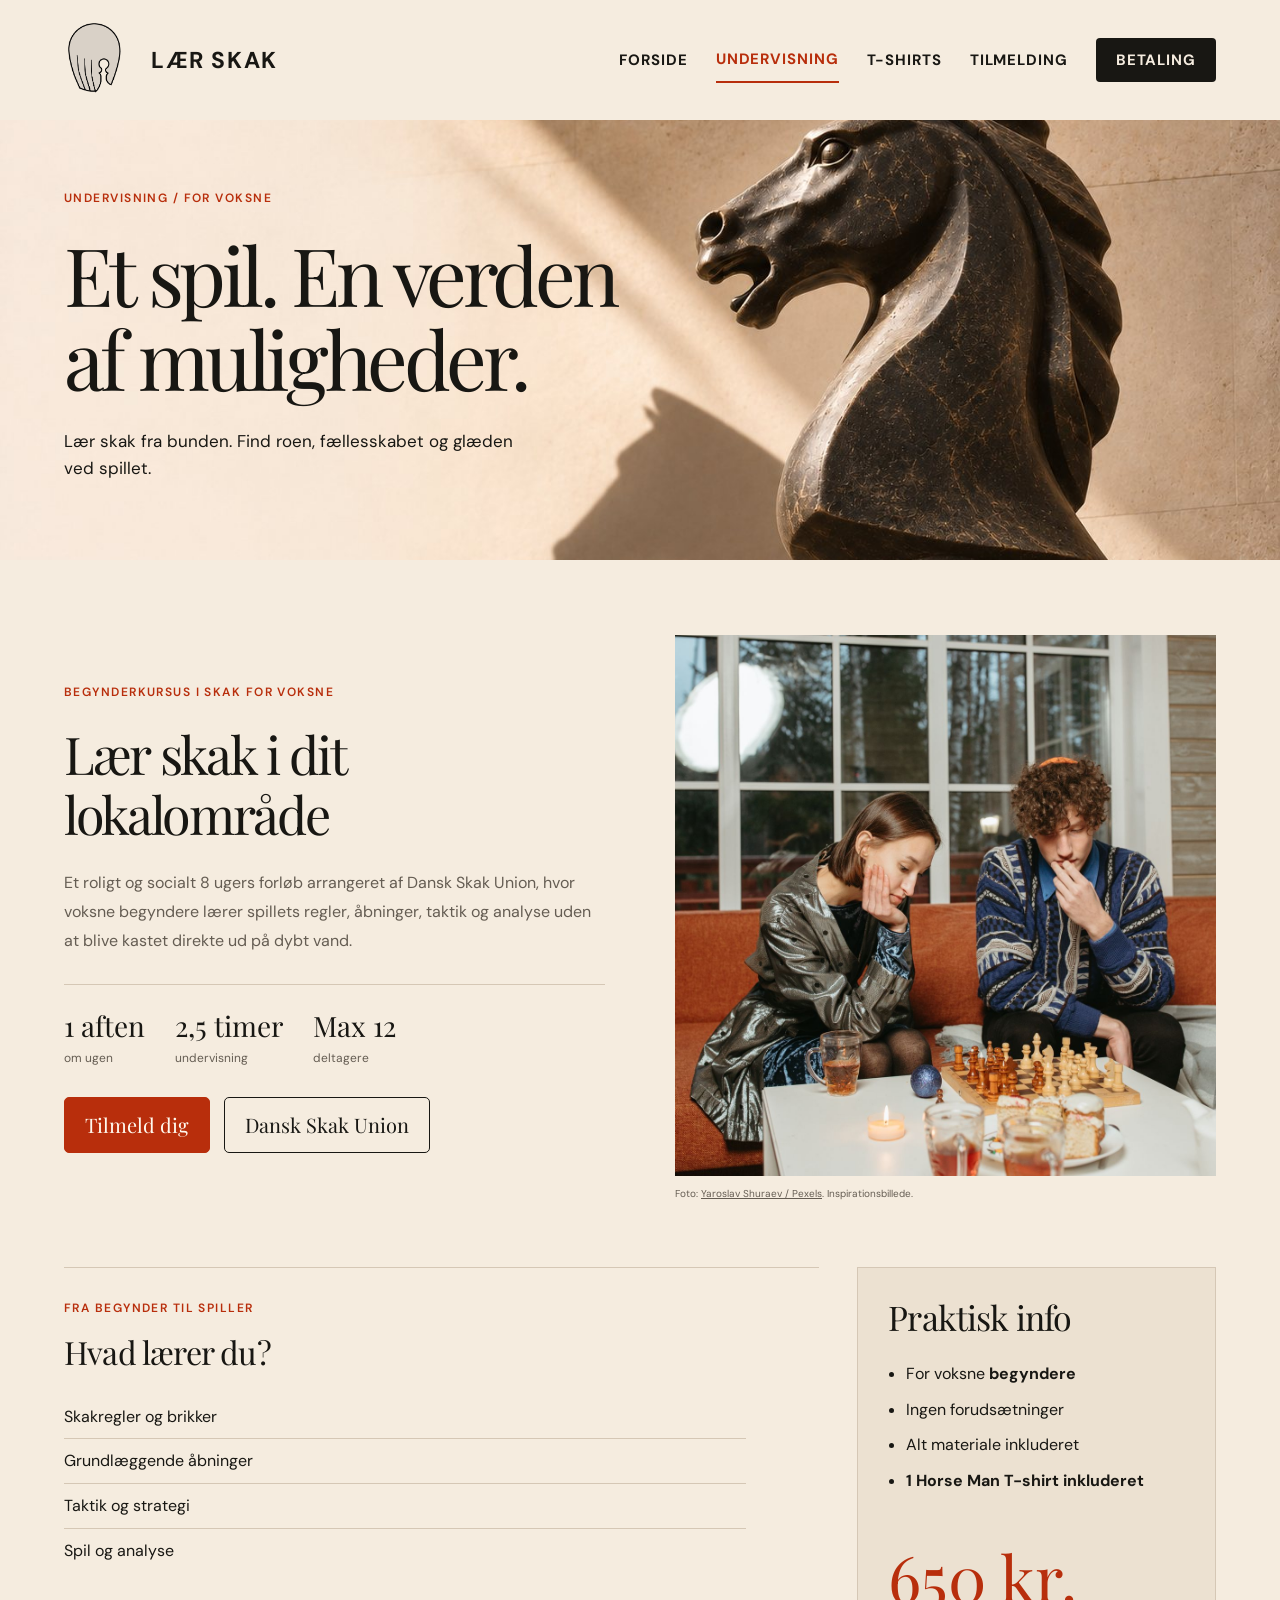
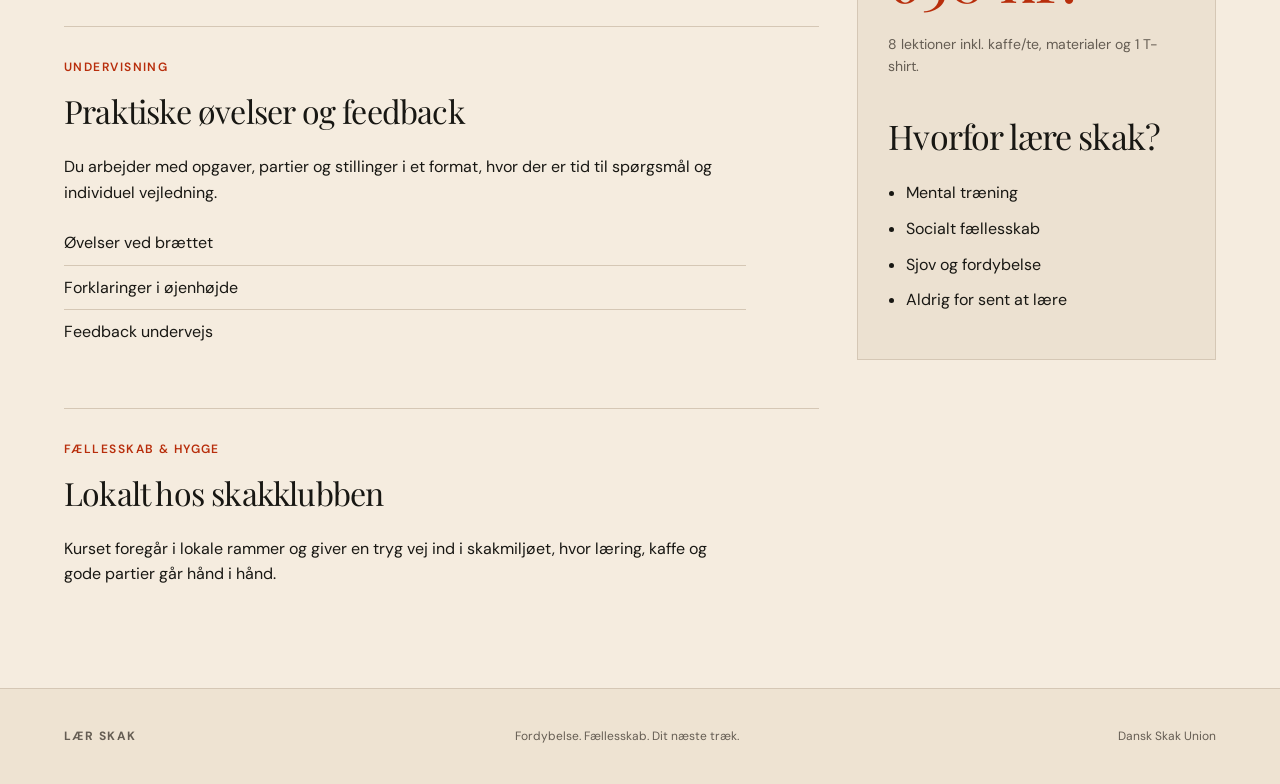
==== commit 29812f4b: "Extend homepage gallery art direction through every inner page" ====
--- a/kurser.html
+++ b/kurser.html
@@ -45,11 +45,11 @@
       </div>
     </header>
 
-    <main id="main" class="page-wrap page-section">
+    <section class="inner-masthead"><div class="page-wrap masthead-copy"><p class="course-kicker">UNDERVISNING / FOR VOKSNE</p><h1>Et spil. En verden<br>af muligheder.</h1><p>Lær skak fra bunden. Find roen, fællesskabet og glæden ved spillet.</p></div></section><main id="main" class="page-wrap page-section">
       <section class="course-hero" aria-labelledby="kursus-title">
         <div class="course-hero__copy">
           <p class="course-kicker">Begynderkursus i skak for voksne</p>
-          <h1 class="course-hero__title" id="kursus-title">Lær skak i dit lokalområde</h1>
+          <h2 class="course-hero__title" id="kursus-title">Lær skak i dit lokalområde</h2>
           <p class="course-hero__lead">
             Et roligt og socialt 8 ugers forløb arrangeret af Dansk Skak Union, hvor voksne
             begyndere lærer spillets regler, åbninger, taktik og analyse uden at blive kastet direkte ud på dybt vand.
@@ -79,8 +79,7 @@
           </div>
         </div>
 
-        <figure class="course-hero__visual">
-          <img src="assets/chess-paris.jpg" alt="En skakspiller fordybet i et parti i Jardin du Luxembourg, Paris"><figcaption>Skak i Jardin du Luxembourg, Paris. Foto: © Jorge Royan / <a href="http://www.royan.com.ar">royan.com.ar</a> · <a href="https://commons.wikimedia.org/wiki/File:Paris_-_Playing_chess_at_the_Jardins_du_Luxembourg_-_2966.jpg">Wikimedia Commons</a> · <a href="https://creativecommons.org/licenses/by-sa/3.0/">CC BY-SA 3.0</a>. Tilpasset størrelse.</figcaption></figure>
+        <figure class="course-hero__visual"><img src="assets/chess-modern.jpg" alt="To voksne fordybet i et skakparti i et lyst, moderne interiør"><figcaption>Foto: <a href="https://www.pexels.com/photo/a-man-and-a-woman-playing-chess-6184924/">Yaroslav Shuraev / Pexels</a>. Inspirationsbillede.</figcaption></figure>
       </section>
 
       <section class="course-layout" aria-label="Kursusindhold og praktiske oplysninger">
@@ -132,7 +131,7 @@
           </section>
         </aside>
 
-        <article class="course-card course-card--lesson" id="undervisning"><figure class="course-card__media"><img src="assets/chess-club.jpg" alt="Voksne skakspillere og tilskuere samlet om et parti i Kyiv"><figcaption>Foto: Robert Broadie · <a href="https://commons.wikimedia.org/wiki/File:Chess_players_in_park,_kiev.JPG">Wikimedia Commons</a> · <a href="https://creativecommons.org/licenses/by-sa/3.0/">CC BY-SA 3.0</a>. Tilpasset størrelse.</figcaption></figure>
+        <article class="course-card course-card--lesson" id="undervisning">
           
           <div class="course-card__content">
             <p class="course-card__eyebrow">Undervisning</p>
--- a/css/style.css
+++ b/css/style.css
@@ -4,3 +4,8 @@
 
 /* Shared gallery language across secondary pages */
 .tshirt-page{background:var(--paper)}.tshirt-hero{grid-template-columns:minmax(0,1fr) minmax(0,1fr);align-items:start;gap:70px;padding:60px 0 80px;min-height:0}.tshirt-hero h1{font:400 clamp(52px,5.4vw,80px)/1.06 var(--serif);letter-spacing:-.045em;margin:0 0 26px}.tee-intro{font-size:16px;line-height:1.8;color:var(--muted);margin:0 0 36px}.edition-label{font-size:11px;letter-spacing:.12em;text-transform:uppercase;color:var(--accent);font-weight:600}.tshirt-selection-inline{padding-top:25px}.tshirt-selection-inline h2{font-size:28px;margin-bottom:25px}.selection-actions .cta-link{font-size:22px}.product-view{margin:0;background:#e8dfd1;padding:28px 35px 20px}.product-view>img{width:100%;height:430px;object-fit:contain}.product-view figcaption{display:flex;justify-content:space-between;border-top:1px solid #cdbfab;padding-top:18px;margin-top:22px;font-size:11px;color:var(--muted)}.product-choices{display:flex;gap:12px;margin-top:16px}.product-choices button{display:flex;align-items:center;gap:12px;border:1px solid var(--rule);background:transparent;color:var(--ink);padding:8px 18px 8px 8px;cursor:pointer;font-size:13px}.product-choices img{width:50px;height:50px;object-fit:contain}.product-choices button[aria-pressed=true]{border-color:var(--accent)}.course-hero__visual{margin:0}.course-hero__visual img{aspect-ratio:1.15;object-position:center}.course-hero__visual figcaption,.course-card__media figcaption{font-size:10px;color:var(--muted);line-height:1.6;margin-top:10px}.course-hero__visual figcaption a,.course-card__media figcaption a{text-decoration:underline}.course-card__media{margin:0}.course-card__media img{height:auto;max-height:none;aspect-ratio:4/3;object-fit:cover}.course-page .course-card{display:block}.course-card__content{max-width:62ch}.course-card--lesson .course-card__media{margin-bottom:28px}.course-page .course-card h2{font-size:32px}.course-page .course-layout{gap:40px}.course-page .course-sidebar{padding-left:28px}.course-page .course-card--lesson .course-card__content{order:0}@media(max-width:1000px){.tshirt-hero{gap:35px}.product-view{padding:20px}.product-view>img{height:340px}}@media(max-width:760px){.tshirt-hero{display:flex;flex-direction:column;padding-top:35px;gap:35px}.tshirt-hero-card,.product-gallery{width:100%}.tshirt-hero h1{font-size:56px}.product-view>img{height:370px}.product-view figcaption{gap:15px}.course-hero__visual img{aspect-ratio:4/3}.course-page .course-sidebar{padding-left:0}.selection-actions .cta-link{width:100%}.course-page .course-card h2{font-size:29px}}@media(max-width:420px){.product-view>img{height:290px}}
+/* Inner pages share the homepage's light, stone and scale. */
+.site-shell:has(.inner-masthead)>.site-header{background:var(--paper)}.inner-masthead{position:relative;background:var(--paper) url('../assets/gallery-hero.jpg') center 36%/cover no-repeat;padding:70px 0 78px;min-height:430px}.masthead-copy{position:relative}.inner-masthead h1{font:400 clamp(58px,6.3vw,94px)/1.04 var(--serif);letter-spacing:-.055em;margin:0 0 28px;max-width:900px}.inner-masthead .course-kicker{margin-bottom:26px}.inner-masthead .masthead-copy>p:last-child{font-size:17px;max-width:480px;line-height:1.6;margin:0}.inner-masthead+.page-wrap{padding-top:75px}.course-hero{align-items:center;margin-bottom:65px;gap:70px}.course-hero__title{font-size:52px;letter-spacing:-.045em;margin-bottom:26px}.course-hero__visual img{aspect-ratio:1;object-position:center 75%;object-fit:cover}.course-hero__lead{font-size:16px;line-height:1.8}.course-page .course-layout{grid-template-columns:1fr 1fr 1fr;gap:38px}.course-page .course-card{padding-top:32px}.course-page .course-sidebar{align-self:start;border:1px solid var(--rule);padding:30px;background:#ece1d1}.course-page .course-sidebar .info-panel:last-child{margin-bottom:0}.course-page .course-card--lesson{grid-row:2}.course-page .course-card--community{grid-row:3}.course-page .course-card__eyebrow{margin-bottom:18px}.course-checklist{list-style:none;padding:0}.course-checklist li{padding:9px 0;border-bottom:1px solid var(--rule);margin:0}.course-checklist li:last-child{border:0}.tshirt-hero{padding-top:75px;gap:70px;align-items:center}.tshirt-hero h2#tshirt-title{font:400 58px/1.06 var(--serif);letter-spacing:-.045em;margin:0 0 26px}.product-view{background:url('../assets/gallery-hero.jpg') 20% 50%/auto 140% no-repeat;padding:35px 35px 22px;min-height:560px}.product-view>img{height:440px}.product-choices{justify-content:center}.product-choices button{background:#fbf5eb;border-radius:3px}.product-view figcaption{font-size:12px;color:var(--ink);border-color:#bdac94}.tshirt-hero .course-kicker{margin-bottom:20px}.tshirt-selection-inline h2{font-size:27px}.form-layout{grid-template-columns:minmax(0,1.65fr) minmax(260px,.8fr);gap:65px}.form-title{font-size:44px;letter-spacing:-.035em;margin-bottom:25px}.contact-list{margin:0;padding:32px;background:#ece1d1;border:1px solid var(--rule);gap:30px}.form-layout>aside{position:sticky;top:24px}.form-field input,.form-field select,.form-field textarea{background:#fcf8f0;border-color:#cbbca8;padding:16px;border-radius:3px}.form-field label{font-size:13px}.form-notice{margin-bottom:30px}.payment-side-cta{margin:20px 0 0}.payment-side-cta .cta-link{width:100%;font-size:23px}.form-layout .submit-button{font-size:25px}.page-section{padding-bottom:85px}.site-footer{background:#eee3d2}.home-page .site-footer{background:var(--paper)}@media(max-width:1100px){.inner-masthead h1{font-size:72px;max-width:650px}.inner-masthead{background-position:60% 36%}.course-hero{gap:35px}.form-layout{gap:35px}.course-hero__title{font-size:44px}}@media(max-width:760px){.inner-masthead{padding:38px 0 45px;min-height:0;background-size:auto 140%;background-position:15% 35%}.inner-masthead h1{font-size:52px;line-height:1.05;max-width:100%}.inner-masthead .masthead-copy>p:last-child{font-size:16px;max-width:330px}.inner-masthead .course-kicker{font-size:10px;letter-spacing:.09em}.inner-masthead+.page-wrap{padding-top:38px}.course-hero{gap:30px;margin-bottom:45px}.course-hero__title{font-size:38px}.course-hero__visual img{aspect-ratio:1;object-position:center 80%}.course-page .course-sidebar{padding:26px}.course-page .course-layout{gap:30px}.tshirt-hero{padding-top:38px;gap:30px}.tshirt-hero h2#tshirt-title{font-size:44px}.product-view{min-height:0;padding:24px 20px}.product-view>img{height:330px}.form-layout{grid-template-columns:1fr;gap:35px}.form-layout>aside{position:static}.form-title{font-size:36px}.contact-list{grid-template-columns:1fr 1fr;padding:24px}.page-section{padding-bottom:55px}.product-gallery{order:0}}@media(max-width:420px){.inner-masthead h1{font-size:46px}.contact-list{grid-template-columns:1fr}.product-view>img{height:290px}}
+@media(min-width:761px){.inner-masthead h1{max-width:60%}.inner-masthead .masthead-copy>p:last-child{max-width:42%}}
+.product-view{background-size:auto 200%;background-position:left center}
+@media(max-width:760px){.inner-masthead{background-size:auto 250%;background-position:left center}}
